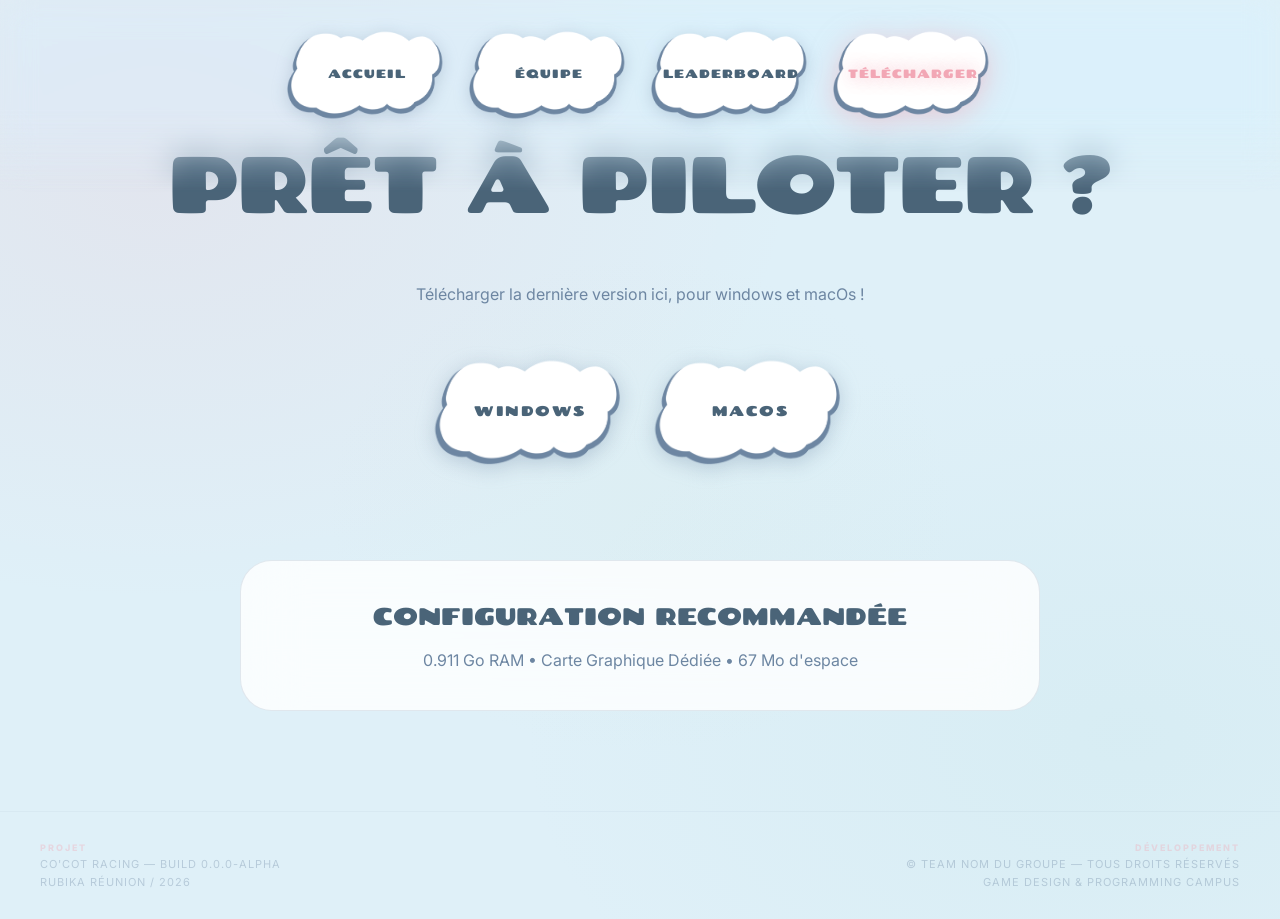
==== download.html @ 0481728b "Merge branch 'main' of https://github.com/ManoNzr/KartingSite" ====
<!DOCTYPE html>
<html lang="fr">
<head>
    <meta charset="UTF-8">
    <meta name="viewport" content="width=device-width, initial-scale=1.0">
    <title>Télécharger | Co'Cot Racing</title>
    <link rel="stylesheet" href="style.css">
    <link rel="preconnect" href="https://fonts.googleapis.com">
    <link rel="preconnect" href="https://fonts.gstatic.com" crossorigin>
    <link href="https://fonts.googleapis.com/css2?family=Chango&display=block" rel="stylesheet">
    <link href="https://fonts.googleapis.com/css2?family=Inter:wght@400;600;800&display=swap" rel="stylesheet">
</head>
<body>

    <div class="nav-fade"></div>
    <div class="nav-wrapper">
        <nav>
            <a href="index.html">Accueil</a>
            <a href="team.html">Équipe</a>
            <a href="leaderboard.html">Leaderboard</a>
            <a href="download.html" class="active">Télécharger</a>
        </nav>
    </div>
    

	<section class="hero-title-centered" style="height: 35vh;">
        <h1 class="reveal active" style="font-size: clamp(50px, 8vw, 80px); letter-spacing: -3px;">Prêt à piloter ?</h1>
        <!-- <p class="reveal active" style="color: var(--accent); font-weight: 700; letter-spacing: 5px; text-transform: uppercase; margin-top: 10px;">Elite Team</p> -->
    </section>

    <section class="hero-title-centered" style="height: 5vh; min-height: 0px;">
        <p class="reveal active" style="margin-top: 75px; color: var(--text-dim);">Télécharger la dernière version ici, pour windows et macOs !</p>
        
        <div class="reveal active" style="margin-top: 50px; display: flex; gap: 20px; flex-wrap: wrap; justify-content: center;">
            <a href="builds/CoCotRacing_Win.zip" class="cta-massive">Windows</a>
            <a href="builds/CoCotRacing_Mac.zip" class="cta-massive">MacOs</a>
        </div>
    </section>

    <div style="max-width: 800px; margin: auto; padding: 200px 0px 0px;">
        <div class="glass-card" style="padding: 40px; text-align: center;">
            <h2 style="margin-bottom: 20px;">Configuration recommandée</h2>
            <p style="color: var(--text-dim);">0.911 Go RAM • Carte Graphique Dédiée • 67 Mo d'espace</p>
        </div>
    </div>
	<footer class="site-footer">
    <div class="footer-container">
        <div class="footer-block">
            <span class="footer-label">Projet</span>
            <span class="footer-text">Co'Cot Racing — Build 0.0.0-Alpha</span>
            <span class="footer-text">Rubika Réunion / 2026</span>
        </div>

        <div class="footer-block" style="text-align: right;">
            <span class="footer-label">Développement</span>
            <span class="footer-text">© Team NOM DU GROUPE — Tous droits réservés</span>
            <span class="footer-text">Game Design & Programming Campus</span>
        </div>
    </div>
	</footer>
    <script>
    </script>
</body>
</html>
---- style.css ----
:root {
    --bg: #dff0f8;
    --card: rgba(255, 255, 255, 0.82);
    --text: #4a6478;
    --text-dim: #6D86A2;
    --accent: #F2A7B5;
    --secondary: #6D86A2;
    --border: rgba(109, 134, 162, 0.18);
    --shadow-soft: 0 10px 30px rgba(109, 134, 162, 0.2);
    --glow: 0 0 20px rgba(242, 167, 181, 0.3);
}

* { margin: 0; padding: 0; box-sizing: border-box; }
body {
    font-family: 'Inter', sans-serif;
    background: var(--bg);
    background-image:
        radial-gradient(ellipse at 12% 20%, rgba(242,167,181,0.14) 0%, transparent 40%),
        radial-gradient(ellipse at 88% 80%, rgba(169,217,217,0.14) 0%, transparent 38%),
        radial-gradient(ellipse at 50% 55%, rgba(196,218,190,0.08) 0%, transparent 35%);
    color: var(--text);
    overflow-x: hidden;
}

.nav-fade {
    position: fixed;
    top: 0; left: 0; right: 0;
    height: 200px;
    background: rgba(223, 240, 248, 0.26);
    backdrop-filter: blur(16px) saturate(1.4);
    -webkit-backdrop-filter: blur(16px) saturate(1.4);
    mask-image: linear-gradient(to bottom,
        black 0%,
        black 54%,
        transparent 96%
    );
    -webkit-mask-image: linear-gradient(to bottom,
        black 0%,
        black 54%,
        transparent 96%
    );
    z-index: 999;
    pointer-events: none;
}

.nav-wrapper { position: fixed; top: 20px; width: 100%; display: flex; justify-content: center; z-index: 1000; }
nav {
    height: auto;
    min-height: 48px;
    padding: 6px 12px;
    background: transparent;
    backdrop-filter: none;
    border-radius: 0;
    border: none;
    display: flex;
    align-items: center;
    gap: 14px;
}
nav a {
    color: #4a6478;
    text-decoration: none;
    font-family: 'Chango', cursive;
    font-size: 12px;
    text-transform: uppercase;
    letter-spacing: 1px;
    margin: 0;
    padding: 0 16px;
    width: 168px;
    aspect-ratio: 1.778;
    display: flex;
    align-items: center;
    justify-content: center;
    transition: 0.3s cubic-bezier(0.4, 0, 0.2, 1);
    background: url('assets/img/ButtonTexturePluslarge.png') center center / 100% 100% no-repeat;
    filter: drop-shadow(0 3px 8px rgba(109, 134, 162, 0.3));
    flex-shrink: 0;
}
nav a:hover {
    color: var(--accent);
    transform: translateY(-3px);
    filter: drop-shadow(0 6px 14px rgba(109, 134, 162, 0.5));
}
nav a.active {
    color: var(--accent);
    text-shadow: 0 0 18px rgba(242, 167, 181, 0.8);
    filter: drop-shadow(0 5px 14px rgba(242, 167, 181, 0.5));
}


.hero-title-centered { height: 100vh; display: flex; flex-direction: column; justify-content: center; align-items: center; text-align: center; }
.hero-title-centered h1 { margin-top: 48px; }

.gallery-grid { display: grid; grid-template-columns: repeat(2, 1fr); gap: 20px; margin: 50px 0; }
.gallery-item { background: var(--card); border-radius: 28px; height: 350px; border: 1px solid var(--border); overflow: hidden; position: relative; }
.wide { grid-column: span 2; }

.glass-card { background: var(--card); backdrop-filter: blur(30px); border-radius: 32px; border: 1px solid var(--border); overflow: hidden; width: 100%; }

h1, h2, h3 { font-family: 'Chango', cursive; font-weight: 400; text-transform: uppercase; }
th { font-family: 'Chango', cursive; letter-spacing: 1px; text-transform: uppercase; }
#page-info { font-family: 'Chango', cursive; text-transform: uppercase; color: var(--text); font-size: 13px; font-weight: 400; }


/* --- FEATURE CARDS --- */
.features-row {
    display: grid;
    grid-template-columns: repeat(3, 1fr);
    gap: 24px;
    margin: 80px 0 60px;
}
.feature-card {
    background: var(--card);
    border-radius: 28px;
    border: 1.5px solid var(--border);
    padding: 36px 28px;
    display: flex;
    flex-direction: column;
    align-items: center;
    text-align: center;
    gap: 14px;
    backdrop-filter: blur(12px);
    transition: transform 0.3s, box-shadow 0.3s;
}
.feature-card:hover { transform: translateY(-6px); box-shadow: 0 18px 40px rgba(109, 134, 162, 0.18); }
.feature-icon {
    width: 58px;
    height: 58px;
    border-radius: 16px;
    display: flex;
    align-items: center;
    justify-content: center;
    font-size: 26px;
    flex-shrink: 0;
}
.feature-card h3 { font-size: 18px; color: var(--text); }
.feature-card p { font-family: 'Inter', sans-serif; font-size: 13px; color: var(--text-dim); line-height: 1.65; }

.reveal { opacity: 0; transform: translateY(30px); transition: 0.8s; }
.reveal.active { opacity: 1; transform: translateY(0); }

@keyframes bounce {
    0%, 100% { transform: translateY(0); }
    50% { transform: translateY(12px); }
}

.cta-massive {
    display: inline-flex;
    align-items: center;
    justify-content: center;
    padding: 0 36px;
    min-width: 200px;
    aspect-ratio: 1.778;
    font-family: 'Chango', cursive;
    font-size: 14px;
    text-transform: uppercase;
    letter-spacing: 1.5px;
    color: #4a6478;
    background: url('assets/img/ButtonTexturePluslarge.png') center center / 100% 100% no-repeat;
    text-decoration: none;
    transition: 0.3s;
    filter: drop-shadow(0 4px 10px rgba(109, 134, 162, 0.35));
}
.cta-massive:hover { transform: scale(1.05) translateY(-3px); filter: drop-shadow(0 8px 20px rgba(109, 134, 162, 0.55)); }

/* --- RESPONSIVE / MOBILE --- */
@media (max-width: 768px) {
    .gallery-grid { grid-template-columns: 1fr; }
    .wide { grid-column: span 1; }
}

/* --- LEADERBOARD STYLE --- */
.action-bar { max-width: 900px; margin: 0 auto 30px; display: flex; gap: 15px; padding: 0 20px; }
.search-input { width: 100%; background: var(--card); border: 1px solid var(--border); padding: 12px; border-radius: 12px; color: var(--text); }
.rank-badge { width: 30px; height: 30px; border-radius: 8px; display: flex; align-items: center; justify-content: center; }
.gold { background: #FFD700; color: #000; }
table { width: 100%; border-collapse: collapse; }
td, th { padding: 15px; text-align: left; border-bottom: 1px solid var(--border); }

/* --- PAGINATION STYLE --- */
.pagination {
    display: flex;
    justify-content: center;
    align-items: center;
    gap: 20px;
    margin-top: 30px;
}

.page-btn {
    background: url('assets/img/ButtonTexturePluslarge.png') center center / 100% 100% no-repeat;
    border: none;
    color: #4a6478;
    padding: 0 28px;
    min-width: 150px;
    aspect-ratio: 1.778;
    border-radius: 0;
    cursor: pointer;
    font-family: 'Chango', cursive;
    font-size: 12px;
    text-transform: uppercase;
    letter-spacing: 1px;
    filter: drop-shadow(0 3px 6px rgba(109, 134, 162, 0.3));
    display: inline-flex;
    align-items: center;
    justify-content: center;
    transition: 0.3s;
}

.page-btn:hover:not(:disabled) {
    transform: translateY(-3px) scale(1.03);
    filter: drop-shadow(0 6px 14px rgba(109, 134, 162, 0.5));
}

.page-btn:disabled {
    opacity: 0.35;
    cursor: not-allowed;
}

#page-info {
    font-size: 14px;
    letter-spacing: 1px;
}

/* --- LEADERBOARD TABS --- */
.lb-tabs {
    display: flex;
    justify-content: center;
    align-items: center;
    gap: 16px;
    flex-wrap: wrap;
    max-width: 1100px;
    margin: 0 auto 28px;
    padding: 0 20px;
}
.lb-mode-group {
    display: grid;
    grid-template-columns: repeat(4, minmax(0, 1fr));
    gap: 8px;
    width: 100%;
}
.lb-tab {
    font-family: 'Chango', cursive;
    font-size: 11px;
    text-transform: uppercase;
    letter-spacing: 1px;
    padding: 10px 22px;
    border-radius: 50px;
    border: 1.5px solid var(--border);
    background: var(--card);
    color: var(--text-dim);
    cursor: pointer;
    transition: 0.25s;
    backdrop-filter: blur(10px);
    min-height: 48px;
}
.lb-tab:hover { border-color: var(--accent); color: var(--text); transform: translateY(-2px); }
.lb-tab.active {
    background: var(--accent);
    border-color: var(--accent);
    color: white;
    filter: drop-shadow(0 4px 12px rgba(242, 167, 181, 0.45));
}
.lb-toggle {
    font-family: 'Chango', cursive;
    font-size: 11px;
    text-transform: uppercase;
    letter-spacing: 1px;
    padding: 10px 22px;
    border-radius: 50px;
    border: 1.5px solid var(--secondary);
    background: transparent;
    color: var(--secondary);
    cursor: pointer;
    transition: 0.25s;
}
.lb-toggle:hover { transform: translateY(-2px); }
.lb-toggle.active {
    background: var(--secondary);
    color: white;
    filter: drop-shadow(0 4px 12px rgba(109, 134, 162, 0.45));
}

/* --- ANIMATION ONE-BY-ONE --- */
@keyframes slideInRow {
    from { opacity: 0; transform: translateX(-10px); }
    to { opacity: 1; transform: translateX(0); }
}

.row-animate {
    animation: slideInRow 0.4s ease forwards;
    opacity: 0; /* Caché au début */
}

/* --- FOOTER ULTRA-DISCRET --- */
.site-footer {
    margin-top: 100px; /* Espace avec le reste */
    padding: 30px 40px;
    border-top: 1px solid var(--border);
    opacity: 0.35; /* Très fondu dans le décor */
    transition: opacity 0.5s ease;
}

.site-footer:hover {
    opacity: 0.95; /* S'affiche mieux au survol */
}

.footer-container {
    display: flex;
    justify-content: space-between;
    align-items: flex-end;
    max-width: 100%;
    font-family: 'Inter', sans-serif;
}

.footer-block {
    display: flex;
    flex-direction: column;
    gap: 4px;
}

.footer-label {
    font-size: 9px;
    font-weight: 800;
    letter-spacing: 2px;
    color: var(--accent); /* Petite touche de rouge */
    text-transform: uppercase;
}

.footer-text {
    font-size: 11px;
    color: var(--text-dim);
    text-transform: uppercase;
    letter-spacing: 1px;
}

@media (max-width: 700px) {
    .footer-container { flex-direction: column; gap: 20px; align-items: flex-start; }
}

@media (max-width: 600px) {
    .site-footer {
        flex-direction: column;
        gap: 10px;
        text-align: center;
        padding: 40px 20px 20px;
    }
}

/* =========================================
   📱 AJOUTS POUR LE RESPONSIVE MOBILE
   ========================================= */

@media (max-width: 768px) {
    /* 1. Navigation scrollable (plus fluide au toucher) */
    nav {
        padding: 6px 8px;
        width: 95%;
        overflow-x: auto;
        white-space: nowrap;
        gap: 4px;
        -ms-overflow-style: none;
        scrollbar-width: none;
    }
    nav::-webkit-scrollbar {
        display: none;
    }
    nav a {
        width: 115px;
        font-size: 10px;
        padding: 0 10px;
        letter-spacing: 0.5px;
    }

    /* 2. Boutons d'action (Télécharger, etc.) adaptables */
    .cta-massive {
        min-width: 160px;
        max-width: 220px;
        width: 100%;
        font-size: 12px;
    }

    /* 3. Ajustement de la barre de recherche du Leaderboard */
    .action-bar { 
        padding: 0; 
        flex-direction: column; 
    }
}

@media (max-width: 900px) {
    .lb-mode-group {
        grid-template-columns: repeat(2, minmax(0, 1fr));
    }
}

@media (max-width: 520px) {
    .lb-tabs {
        padding: 0 12px;
    }
    .lb-mode-group {
        grid-template-columns: 1fr;
    }
    .lb-tab {
        width: 100%;
    }
}

/* 4. LE SAUVEUR DU LEADERBOARD : Rend le tableau scrollable sans casser la page */
.glass-card {
    max-width: 100vw;
    overflow-x: auto;
}

table {
    min-width: 500px; /* Force le tableau à garder sa taille, l'utilisateur scrollera dans la carte */
}
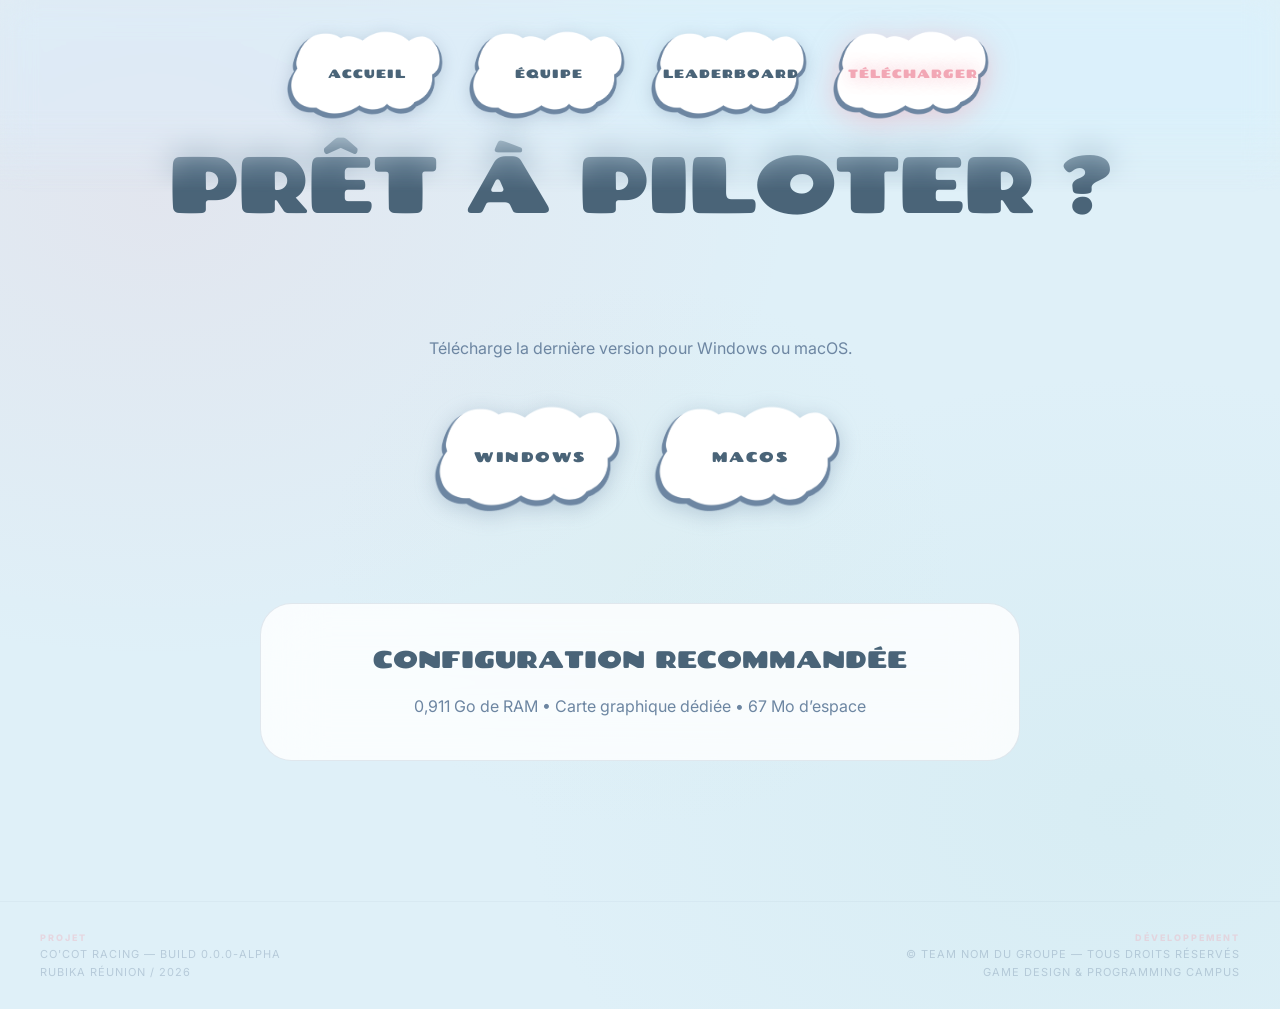
==== commit e6a81f26: "hfdhfd" ====
--- a/download.html
+++ b/download.html
@@ -23,26 +23,27 @@
     </div>
     
 
-	<section class="hero-title-centered" style="height: 35vh;">
+	<section class="hero-title-centered page-hero download-hero" style="height: 35vh;">
         <h1 class="reveal active" style="font-size: clamp(50px, 8vw, 80px); letter-spacing: -3px;">Prêt à piloter ?</h1>
-        <!-- <p class="reveal active" style="color: var(--accent); font-weight: 700; letter-spacing: 5px; text-transform: uppercase; margin-top: 10px;">Elite Team</p> -->
     </section>
 
-    <section class="hero-title-centered" style="height: 5vh; min-height: 0px;">
-        <p class="reveal active" style="margin-top: 75px; color: var(--text-dim);">Télécharger la dernière version ici, pour windows et macOs !</p>
+    <main class="download-content">
+        <section class="download-actions">
+            <p class="reveal active">Télécharge la dernière version pour Windows ou macOS.</p>
         
-        <div class="reveal active" style="margin-top: 50px; display: flex; gap: 20px; flex-wrap: wrap; justify-content: center;">
-            <a href="builds/CoCotRacing_Win.zip" class="cta-massive">Windows</a>
-            <a href="builds/CoCotRacing_Mac.zip" class="cta-massive">MacOs</a>
+            <div class="reveal active download-buttons">
+                <a href="builds/CoCotRacing_Win.zip" class="cta-massive">Windows</a>
+                <a href="builds/CoCotRacing_Mac.zip" class="cta-massive">macOS</a>
+            </div>
+        </section>
+
+        <div class="download-specs">
+            <div class="glass-card">
+                <h2>Configuration recommandée</h2>
+                <p>0,911 Go de RAM • Carte graphique dédiée • 67 Mo d’espace</p>
+            </div>
         </div>
-    </section>
-
-    <div style="max-width: 800px; margin: auto; padding: 200px 0px 0px;">
-        <div class="glass-card" style="padding: 40px; text-align: center;">
-            <h2 style="margin-bottom: 20px;">Configuration recommandée</h2>
-            <p style="color: var(--text-dim);">0.911 Go RAM • Carte Graphique Dédiée • 67 Mo d'espace</p>
-        </div>
-    </div>
+    </main>
 	<footer class="site-footer">
     <div class="footer-container">
         <div class="footer-block">
@@ -51,7 +52,7 @@
             <span class="footer-text">Rubika Réunion / 2026</span>
         </div>
 
-        <div class="footer-block" style="text-align: right;">
+        <div class="footer-block footer-block-right" style="text-align: right;">
             <span class="footer-label">Développement</span>
             <span class="footer-text">© Team NOM DU GROUPE — Tous droits réservés</span>
             <span class="footer-text">Game Design & Programming Campus</span>
@@ -61,4 +62,4 @@
     <script>
     </script>
 </body>
-</html>+</html>
--- a/style.css
+++ b/style.css
@@ -11,6 +11,7 @@
 }
 
 * { margin: 0; padding: 0; box-sizing: border-box; }
+html { -webkit-text-size-adjust: 100%; }
 body {
     font-family: 'Inter', sans-serif;
     background: var(--bg);
@@ -20,7 +21,13 @@
         radial-gradient(ellipse at 50% 55%, rgba(196,218,190,0.08) 0%, transparent 35%);
     color: var(--text);
     overflow-x: hidden;
-}
+    min-height: 100vh;
+}
+
+img, iframe { display: block; max-width: 100%; }
+button, input, select { font: inherit; }
+a, button, input, select { -webkit-tap-highlight-color: transparent; }
+:focus-visible { outline: 3px solid rgba(242, 167, 181, 0.75); outline-offset: 3px; }
 
 .nav-fade {
     position: fixed;
@@ -89,10 +96,12 @@
 
 .hero-title-centered { height: 100vh; display: flex; flex-direction: column; justify-content: center; align-items: center; text-align: center; }
 .hero-title-centered h1 { margin-top: 48px; }
+.page-container { width: 100%; }
 
 .gallery-grid { display: grid; grid-template-columns: repeat(2, 1fr); gap: 20px; margin: 50px 0; }
 .gallery-item { background: var(--card); border-radius: 28px; height: 350px; border: 1px solid var(--border); overflow: hidden; position: relative; }
 .wide { grid-column: span 2; }
+.video-container { isolation: isolate; }
 
 .glass-card { background: var(--card); backdrop-filter: blur(30px); border-radius: 32px; border: 1px solid var(--border); overflow: hidden; width: 100%; }
 
@@ -162,10 +171,53 @@
 }
 .cta-massive:hover { transform: scale(1.05) translateY(-3px); filter: drop-shadow(0 8px 20px rgba(109, 134, 162, 0.55)); }
 
+/* --- DOWNLOAD PAGE --- */
+.download-content {
+    width: min(800px, 100%);
+    margin: 0 auto;
+    padding: 20px 20px 40px;
+}
+
+.download-actions {
+    text-align: center;
+}
+
+.download-actions > p {
+    color: var(--text-dim);
+    line-height: 1.7;
+}
+
+.download-buttons {
+    margin-top: 38px;
+    display: flex;
+    gap: 20px;
+    flex-wrap: wrap;
+    justify-content: center;
+}
+
+.download-specs {
+    margin-top: 90px;
+}
+
+.download-specs .glass-card {
+    padding: 40px;
+    text-align: center;
+}
+
+.download-specs h2 {
+    margin-bottom: 20px;
+}
+
+.download-specs p {
+    color: var(--text-dim);
+    line-height: 1.7;
+}
+
 /* --- RESPONSIVE / MOBILE --- */
 @media (max-width: 768px) {
     .gallery-grid { grid-template-columns: 1fr; }
     .wide { grid-column: span 1; }
+    .features-row { grid-template-columns: 1fr; }
 }
 
 /* --- LEADERBOARD STYLE --- */
@@ -346,43 +398,11 @@
 }
 
 /* =========================================
-   📱 AJOUTS POUR LE RESPONSIVE MOBILE
+   RESPONSIVE MOBILE
    ========================================= */
 
-@media (max-width: 768px) {
-    /* 1. Navigation scrollable (plus fluide au toucher) */
-    nav {
-        padding: 6px 8px;
-        width: 95%;
-        overflow-x: auto;
-        white-space: nowrap;
-        gap: 4px;
-        -ms-overflow-style: none;
-        scrollbar-width: none;
-    }
-    nav::-webkit-scrollbar {
-        display: none;
-    }
-    nav a {
-        width: 115px;
-        font-size: 10px;
-        padding: 0 10px;
-        letter-spacing: 0.5px;
-    }
-
-    /* 2. Boutons d'action (Télécharger, etc.) adaptables */
-    .cta-massive {
-        min-width: 160px;
-        max-width: 220px;
-        width: 100%;
-        font-size: 12px;
-    }
-
-    /* 3. Ajustement de la barre de recherche du Leaderboard */
-    .action-bar { 
-        padding: 0; 
-        flex-direction: column; 
-    }
+.glass-card {
+    max-width: 100%;
 }
 
 @media (max-width: 900px) {
@@ -391,24 +411,368 @@
     }
 }
 
-@media (max-width: 520px) {
+@media (max-width: 768px) {
+    .nav-fade {
+        height: 155px;
+        background: rgba(223, 240, 248, 0.7);
+    }
+
+    .nav-wrapper {
+        top: max(8px, env(safe-area-inset-top));
+        padding: 0 8px;
+    }
+
+    nav {
+        width: min(100%, 460px);
+        display: grid;
+        grid-template-columns: repeat(2, minmax(0, 1fr));
+        gap: 3px 6px;
+        padding: 7px;
+        border: 1px solid rgba(255, 255, 255, 0.55);
+        border-radius: 22px;
+        background: rgba(255, 255, 255, 0.26);
+        box-shadow: 0 10px 30px rgba(109, 134, 162, 0.12);
+        backdrop-filter: blur(18px) saturate(1.25);
+        -webkit-backdrop-filter: blur(18px) saturate(1.25);
+    }
+
+    nav a {
+        width: 100%;
+        height: 42px;
+        aspect-ratio: auto;
+        padding: 0 8px;
+        font-size: 9px;
+        letter-spacing: 0.35px;
+    }
+
+    nav a:hover {
+        transform: none;
+    }
+
+    nav a:active {
+        transform: scale(0.97);
+    }
+
+    .hero-title-centered.home-hero {
+        min-height: 100vh;
+        height: auto;
+        padding: 130px 18px 60px;
+    }
+
+    @supports (min-height: 100svh) {
+        .hero-title-centered.home-hero {
+            min-height: 100svh;
+        }
+    }
+
+    .hero-logo {
+        width: min(92vw, 560px);
+    }
+
+    .hero-kicker {
+        max-width: 300px;
+        font-size: 11px !important;
+        letter-spacing: 2.2px !important;
+        line-height: 1.8;
+    }
+
+    .hero-scroll-hint {
+        margin-top: 34px !important;
+    }
+
+    .page-hero {
+        width: 100%;
+        height: auto !important;
+        min-height: 280px;
+        padding: 138px 18px 48px;
+    }
+
+    .page-hero h1 {
+        max-width: 100%;
+        margin-top: 0;
+        font-size: clamp(34px, 11vw, 54px) !important;
+        letter-spacing: -1.5px !important;
+        line-height: 1.12;
+        overflow-wrap: anywhere;
+    }
+
+    .home-content {
+        padding-inline: 16px !important;
+    }
+
+    .video-container {
+        width: 100% !important;
+        margin-bottom: 72px !important;
+        border-radius: 20px !important;
+    }
+
+    .gallery-grid {
+        gap: 16px;
+        margin: 32px 0 56px;
+    }
+
+    .gallery-item {
+        height: 270px;
+        border-radius: 22px;
+    }
+
+    .gallery-item-featured {
+        height: 270px !important;
+    }
+
+    .gallery-overlay {
+        padding: 24px !important;
+    }
+
+    .features-row {
+        gap: 16px;
+        margin: 56px 0 30px;
+    }
+
+    .feature-card {
+        padding: 28px 22px;
+        border-radius: 22px;
+    }
+
+    .home-cta {
+        padding: 62px 0 82px !important;
+    }
+
+    .home-cta h2 {
+        font-size: clamp(31px, 10vw, 46px) !important;
+    }
+
+    .home-cta p {
+        margin-bottom: 36px !important;
+        font-size: 15px !important;
+    }
+
+    .home-cta-actions {
+        gap: 12px !important;
+    }
+
+    .cta-massive {
+        width: min(100%, 280px);
+        min-width: 0;
+        min-height: 64px;
+        aspect-ratio: 2.7;
+        padding: 0 24px;
+        font-size: 12px;
+    }
+
+    .team-content {
+        padding: 0 16px 80px !important;
+    }
+
+    .download-content {
+        padding: 0 16px 24px;
+    }
+
+    .download-actions > p {
+        max-width: 330px;
+        margin: 0 auto;
+    }
+
+    .download-buttons {
+        margin-top: 30px;
+        gap: 12px;
+    }
+
+    .download-specs {
+        margin-top: 70px;
+    }
+
+    .download-specs .glass-card {
+        padding: 30px 22px;
+        border-radius: 24px;
+    }
+
+    .download-specs h2 {
+        font-size: 20px;
+        line-height: 1.35;
+    }
+
     .lb-tabs {
+        padding: 0 16px;
+        margin-bottom: 20px;
+    }
+
+    .lb-mode-group {
+        gap: 8px;
+    }
+
+    .lb-tab {
+        min-height: 62px;
+        padding: 10px 12px;
+        font-size: 9px;
+        line-height: 1.45;
+    }
+
+    .action-bar {
+        padding: 0 16px;
+        margin-bottom: 18px;
+    }
+
+    .search-input,
+    .sort-select {
+        min-height: 52px;
+        font-size: 16px;
+    }
+
+    .leaderboard-table-wrap {
+        padding: 0 12px 28px !important;
+    }
+
+    .leaderboard-table-wrap .glass-card {
+        border-radius: 22px;
+        overflow: hidden;
+    }
+
+    table {
+        min-width: 0;
+        table-layout: fixed;
+    }
+
+    th, td {
+        padding: 13px 8px;
+    }
+
+    th:first-child,
+    td:first-child {
+        width: 62px !important;
+        padding-left: 12px !important;
+    }
+
+    th:nth-child(2),
+    td:nth-child(2) {
+        overflow-wrap: anywhere;
+    }
+
+    th:nth-child(3),
+    td:nth-child(3) {
+        width: 116px;
+        padding-right: 12px !important;
+    }
+
+    thead tr {
+        font-size: 9px !important;
+        letter-spacing: 0.8px !important;
+    }
+
+    tbody td:nth-child(2) {
+        font-size: 13px;
+    }
+
+    tbody td:nth-child(3) {
+        font-size: 14px !important;
+        white-space: nowrap;
+    }
+
+    tr:hover td:nth-child(2) {
+        padding-left: 8px;
+    }
+
+    .pagination {
+        width: min(100% - 24px, 430px);
+        margin: 20px auto 0;
+        display: grid;
+        grid-template-columns: repeat(2, minmax(0, 1fr));
+        gap: 10px;
+    }
+
+    .pagination #page-info {
+        grid-column: 1 / -1;
+        grid-row: 1;
+        text-align: center;
+        margin-bottom: 4px;
+    }
+
+    .page-btn {
+        width: 100%;
+        min-width: 0;
+        min-height: 52px;
+        aspect-ratio: 2.4;
         padding: 0 12px;
-    }
+        font-size: 9px;
+    }
+
+    .site-footer {
+        margin-top: 72px;
+        padding: 28px 20px max(28px, env(safe-area-inset-bottom));
+        opacity: 0.72;
+    }
+
+    .footer-container {
+        align-items: flex-start;
+        gap: 22px;
+    }
+
+    .footer-block,
+    .footer-block-right {
+        width: 100%;
+        text-align: left !important;
+    }
+
+    .footer-text {
+        max-width: 100%;
+        line-height: 1.55;
+    }
+}
+
+@media (max-width: 360px) {
+    nav a {
+        font-size: 8px;
+    }
+
+    .page-hero {
+        padding-inline: 12px;
+    }
+
+    .lb-tabs {
+        padding-inline: 12px;
+    }
+
     .lb-mode-group {
         grid-template-columns: 1fr;
     }
-    .lb-tab {
-        width: 100%;
-    }
-}
-
-/* 4. LE SAUVEUR DU LEADERBOARD : Rend le tableau scrollable sans casser la page */
-.glass-card {
-    max-width: 100vw;
-    overflow-x: auto;
-}
-
-table {
-    min-width: 500px; /* Force le tableau à garder sa taille, l'utilisateur scrollera dans la carte */
-}
+
+    th:first-child,
+    td:first-child {
+        width: 54px !important;
+        padding-left: 8px !important;
+    }
+
+    th:nth-child(3),
+    td:nth-child(3) {
+        width: 105px;
+        padding-right: 8px !important;
+    }
+
+    tbody td:nth-child(3) {
+        font-size: 13px !important;
+    }
+}
+
+@media (hover: none), (pointer: coarse) {
+    .feature-card:hover,
+    .cta-massive:hover,
+    .page-btn:hover:not(:disabled),
+    .lb-tab:hover {
+        transform: none;
+    }
+}
+
+@media (prefers-reduced-motion: reduce) {
+    html { scroll-behavior: auto; }
+    *, *::before, *::after {
+        animation-duration: 0.01ms !important;
+        animation-iteration-count: 1 !important;
+        transition-duration: 0.01ms !important;
+        scroll-behavior: auto !important;
+    }
+
+    .reveal {
+        opacity: 1;
+        transform: none;
+    }
+}
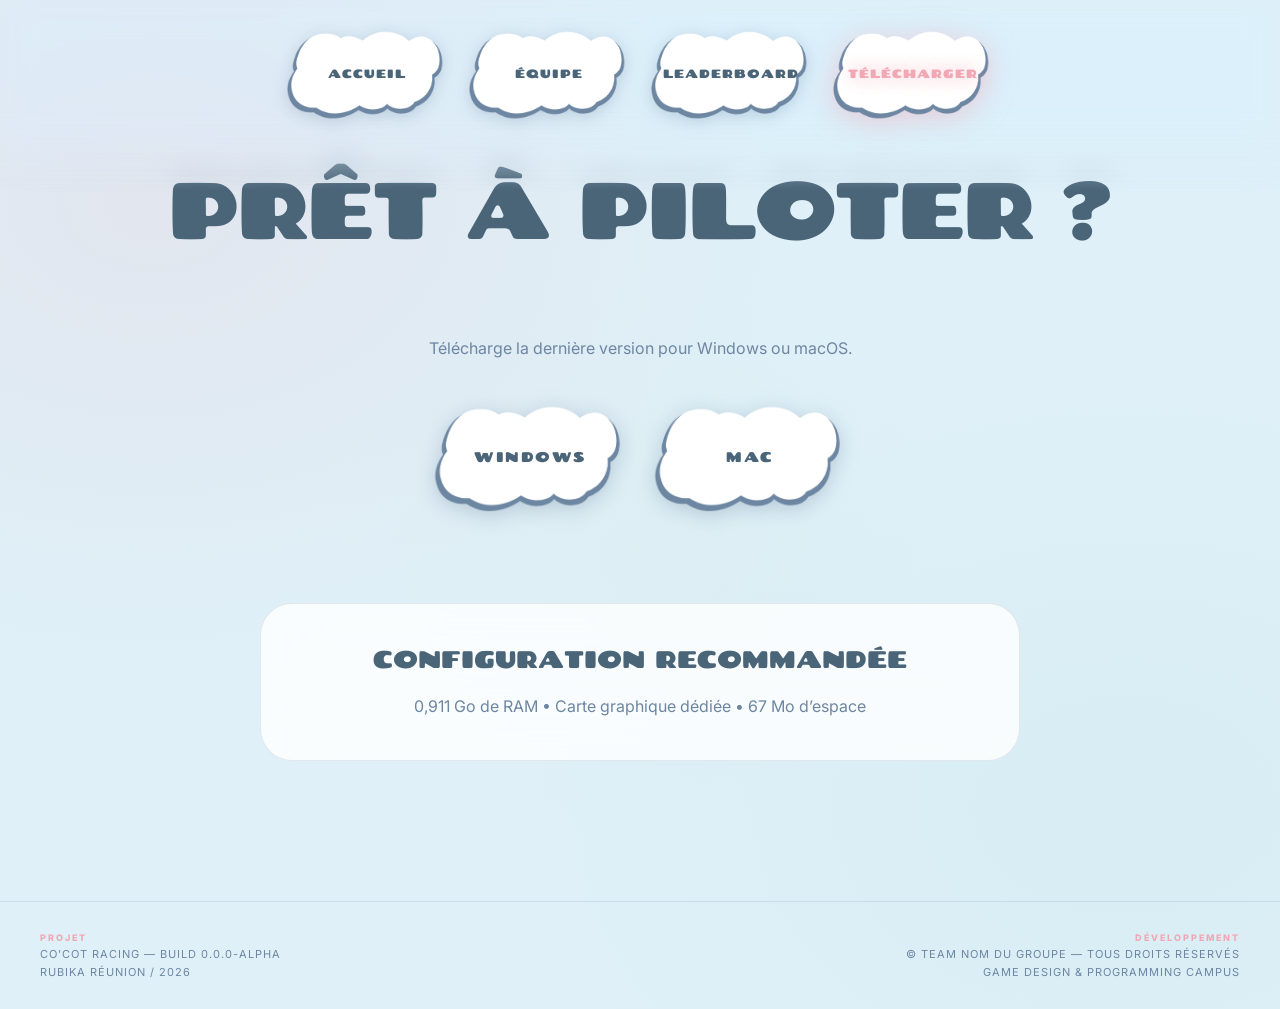
==== commit e8b22503: "Commit" ====
--- a/download.html
+++ b/download.html
@@ -33,7 +33,7 @@
         
             <div class="reveal active download-buttons">
                 <a href="builds/CoCotRacing_Win.zip" class="cta-massive">Windows</a>
-                <a href="builds/CoCotRacing_Mac.zip" class="cta-massive">macOS</a>
+                <a href="builds/CoCotRacing_Mac.zip" class="cta-massive">MAC</a>
             </div>
         </section>
 
--- a/style.css
+++ b/style.css
@@ -96,6 +96,7 @@
 
 .hero-title-centered { height: 100vh; display: flex; flex-direction: column; justify-content: center; align-items: center; text-align: center; }
 .hero-title-centered h1 { margin-top: 48px; }
+.page-hero h1 { margin-top: 100px; }
 .page-container { width: 100%; }
 
 .gallery-grid { display: grid; grid-template-columns: repeat(2, 1fr); gap: 20px; margin: 50px 0; }
@@ -105,7 +106,15 @@
 
 .glass-card { background: var(--card); backdrop-filter: blur(30px); border-radius: 32px; border: 1px solid var(--border); overflow: hidden; width: 100%; }
 
-h1, h2, h3 { font-family: 'Chango', cursive; font-weight: 400; text-transform: uppercase; }
+h1, h2, h3 {
+    font-family: 'Chango', cursive;
+    font-weight: 400;
+    text-transform: uppercase;
+    overflow-wrap: normal;
+    word-break: keep-all;
+    hyphens: none;
+    text-wrap: balance;
+}
 th { font-family: 'Chango', cursive; letter-spacing: 1px; text-transform: uppercase; }
 #page-info { font-family: 'Chango', cursive; text-transform: uppercase; color: var(--text); font-size: 13px; font-weight: 400; }
 
@@ -342,17 +351,12 @@
     opacity: 0; /* Caché au début */
 }
 
-/* --- FOOTER ULTRA-DISCRET --- */
+/* --- FOOTER --- */
 .site-footer {
     margin-top: 100px; /* Espace avec le reste */
     padding: 30px 40px;
     border-top: 1px solid var(--border);
-    opacity: 0.35; /* Très fondu dans le décor */
-    transition: opacity 0.5s ease;
-}
-
-.site-footer:hover {
-    opacity: 0.95; /* S'affiche mieux au survol */
+    opacity: 1;
 }
 
 .footer-container {
@@ -438,7 +442,7 @@
 
     nav a {
         width: 100%;
-        height: 42px;
+        height: clamp(52px, 14vw, 60px);
         aspect-ratio: auto;
         padding: 0 8px;
         font-size: 9px;
@@ -489,11 +493,13 @@
 
     .page-hero h1 {
         max-width: 100%;
-        margin-top: 0;
-        font-size: clamp(34px, 11vw, 54px) !important;
+        margin-top: 48px;
+        font-size: clamp(30px, 9vw, 54px) !important;
         letter-spacing: -1.5px !important;
         line-height: 1.12;
-        overflow-wrap: anywhere;
+        overflow-wrap: normal;
+        word-break: keep-all;
+        hyphens: none;
     }
 
     .home-content {
@@ -699,7 +705,7 @@
     .site-footer {
         margin-top: 72px;
         padding: 28px 20px max(28px, env(safe-area-inset-bottom));
-        opacity: 0.72;
+        opacity: 1;
     }
 
     .footer-container {
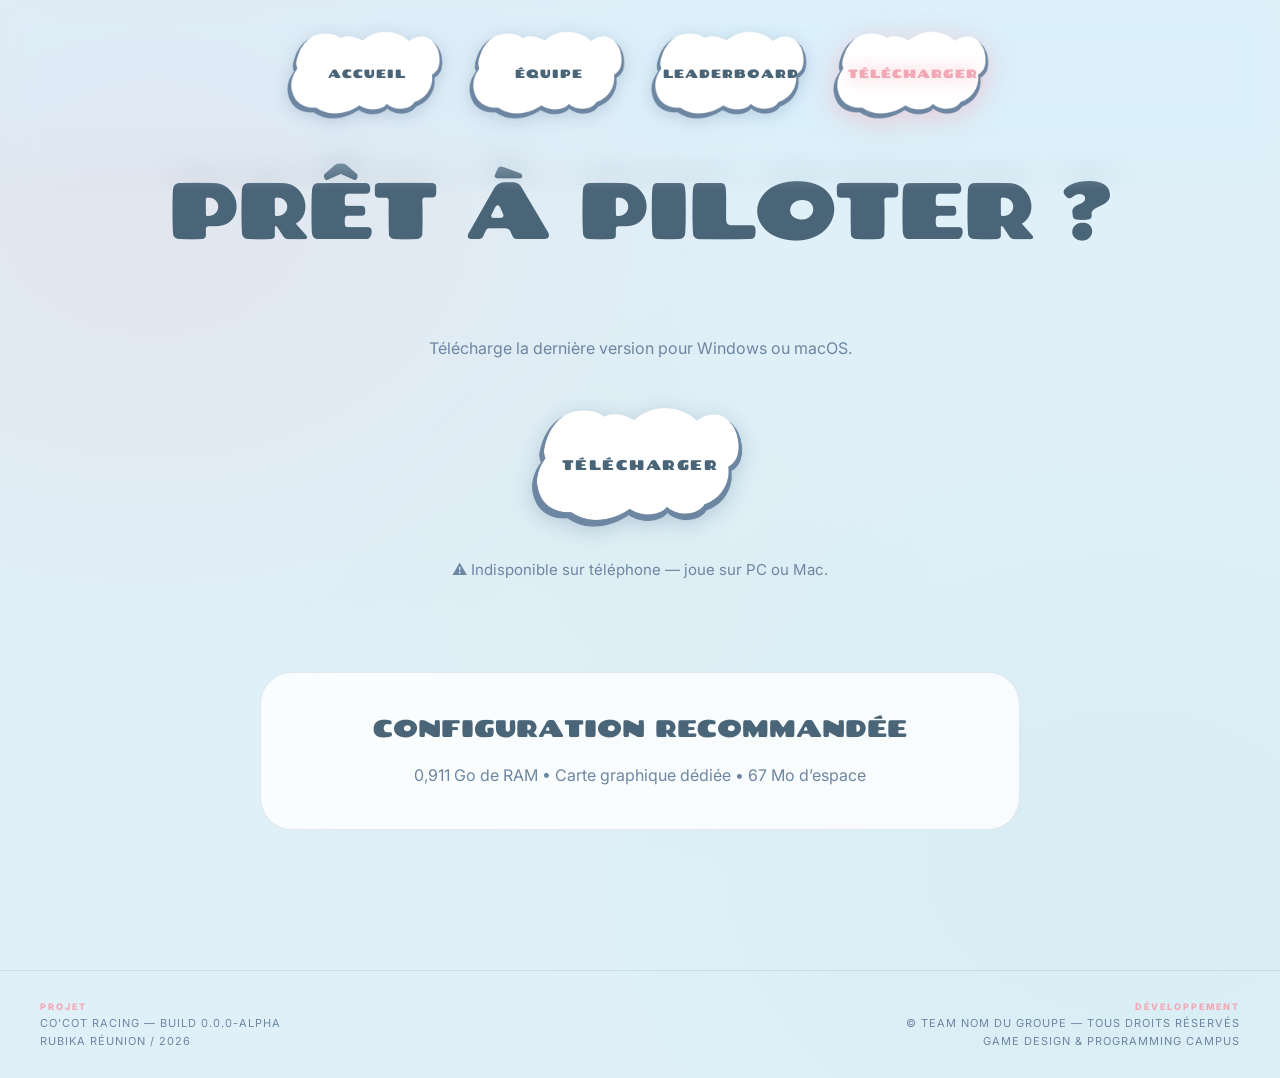
==== commit 3c287082: "BAM" ====
--- a/download.html
+++ b/download.html
@@ -30,11 +30,12 @@
     <main class="download-content">
         <section class="download-actions">
             <p class="reveal active">Télécharge la dernière version pour Windows ou macOS.</p>
-        
+
             <div class="reveal active download-buttons">
-                <a href="builds/CoCotRacing_Win.zip" class="cta-massive">Windows</a>
-                <a href="builds/CoCotRacing_Mac.zip" class="cta-massive">MAC</a>
+                <a href="https://drive.google.com/drive/folders/1aRmiUVjlmkTkgVzOXHu1smeIDlAammac?usp=drive_link" class="cta-massive" target="_blank" rel="noopener">Télécharger</a>
             </div>
+
+            <p class="reveal active download-warning">⚠️ Indisponible sur téléphone — joue sur PC ou Mac.</p>
         </section>
 
         <div class="download-specs">
--- a/style.css
+++ b/style.css
@@ -204,6 +204,13 @@
     justify-content: center;
 }
 
+.download-warning {
+    margin-top: 28px;
+    font-size: 15px;
+    opacity: 0.7;
+    text-align: center;
+}
+
 .download-specs {
     margin-top: 90px;
 }
@@ -417,7 +424,7 @@
 
 @media (max-width: 768px) {
     .nav-fade {
-        height: 155px;
+        height: 190px;
         background: rgba(223, 240, 248, 0.7);
     }
 
@@ -427,7 +434,7 @@
     }
 
     nav {
-        width: min(100%, 460px);
+        width: min(calc(100% - 16px), 400px);
         display: grid;
         grid-template-columns: repeat(2, minmax(0, 1fr));
         gap: 3px 6px;
@@ -442,8 +449,8 @@
 
     nav a {
         width: 100%;
-        height: clamp(52px, 14vw, 60px);
-        aspect-ratio: auto;
+        height: auto;
+        aspect-ratio: 2.5;
         padding: 0 8px;
         font-size: 9px;
         letter-spacing: 0.35px;
@@ -493,7 +500,7 @@
 
     .page-hero h1 {
         max-width: 100%;
-        margin-top: 48px;
+        margin-top: 96px;
         font-size: clamp(30px, 9vw, 54px) !important;
         letter-spacing: -1.5px !important;
         line-height: 1.12;
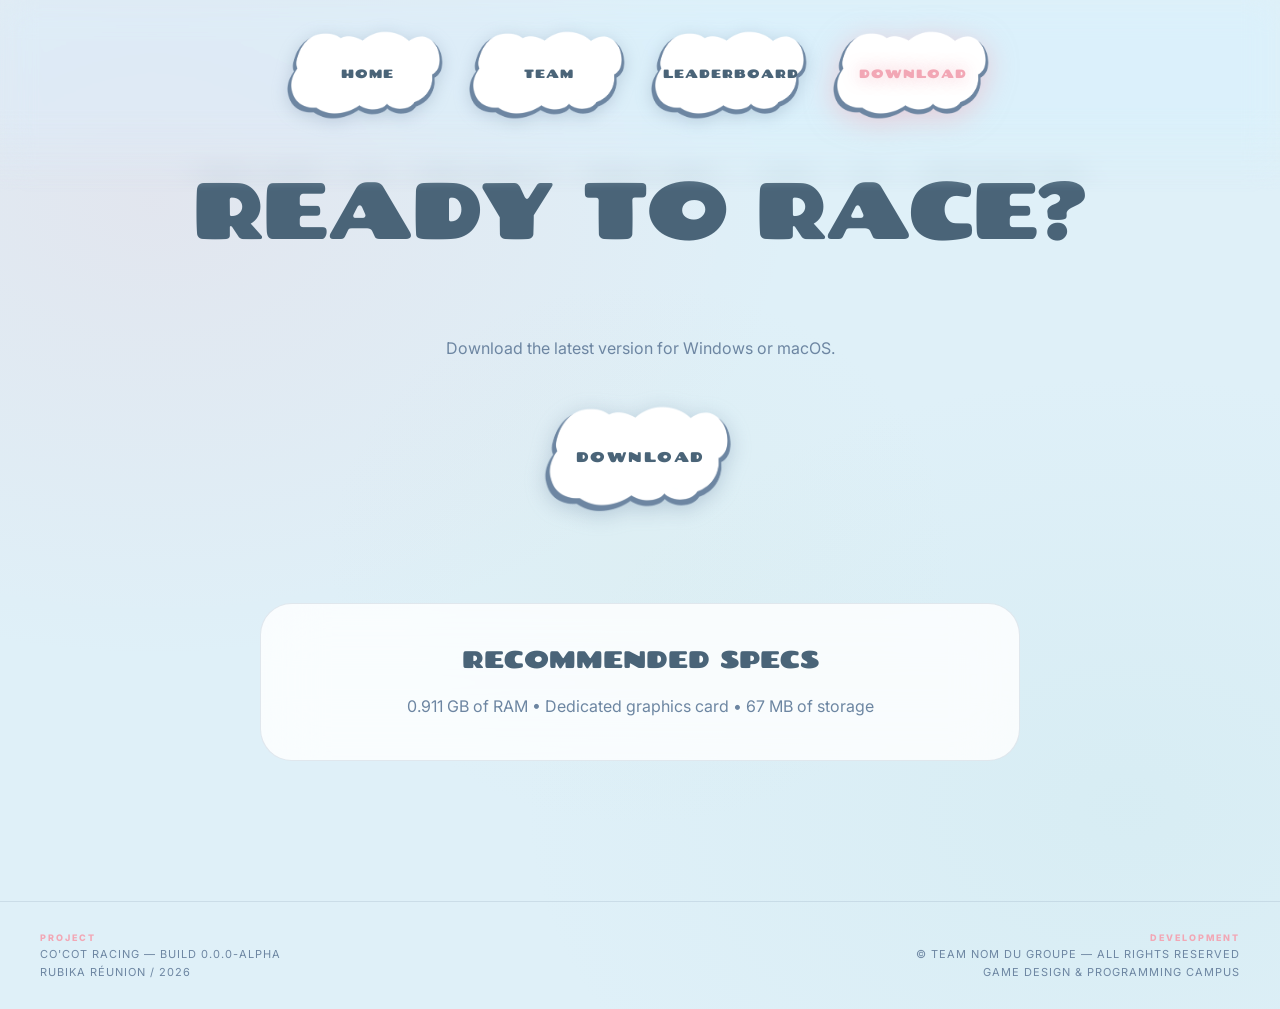
==== commit b785f9af: "cacaboudin" ====
--- a/download.html
+++ b/download.html
@@ -1,9 +1,9 @@
 <!DOCTYPE html>
-<html lang="fr">
+<html lang="en">
 <head>
     <meta charset="UTF-8">
     <meta name="viewport" content="width=device-width, initial-scale=1.0">
-    <title>Télécharger | Co'Cot Racing</title>
+    <title>Download | Co'Cot Racing</title>
     <link rel="stylesheet" href="style.css">
     <link rel="preconnect" href="https://fonts.googleapis.com">
     <link rel="preconnect" href="https://fonts.gstatic.com" crossorigin>
@@ -15,47 +15,47 @@
     <div class="nav-fade"></div>
     <div class="nav-wrapper">
         <nav>
-            <a href="index.html">Accueil</a>
-            <a href="team.html">Équipe</a>
+            <a href="index.html">Home</a>
+            <a href="team.html">Team</a>
             <a href="leaderboard.html">Leaderboard</a>
-            <a href="download.html" class="active">Télécharger</a>
+            <a href="download.html" class="active">Download</a>
         </nav>
     </div>
     
 
 	<section class="hero-title-centered page-hero download-hero" style="height: 35vh;">
-        <h1 class="reveal active" style="font-size: clamp(50px, 8vw, 80px); letter-spacing: -3px;">Prêt à piloter ?</h1>
+        <h1 class="reveal active" style="font-size: clamp(50px, 8vw, 80px); letter-spacing: -3px;">Ready to race?</h1>
     </section>
 
     <main class="download-content">
         <section class="download-actions">
-            <p class="reveal active">Télécharge la dernière version pour Windows ou macOS.</p>
+            <p class="reveal active">Download the latest version for Windows or macOS.</p>
 
             <div class="reveal active download-buttons">
-                <a href="https://drive.google.com/drive/folders/1aRmiUVjlmkTkgVzOXHu1smeIDlAammac?usp=drive_link" class="cta-massive" target="_blank" rel="noopener">Télécharger</a>
+                <a href="https://drive.google.com/drive/folders/1aRmiUVjlmkTkgVzOXHu1smeIDlAammac?usp=drive_link" class="cta-massive" target="_blank" rel="noopener">Download</a>
             </div>
 
-            <p class="reveal active download-warning">⚠️ Indisponible sur téléphone — joue sur PC ou Mac.</p>
+            <p class="reveal active download-warning">⚠️ Not available on phone — play on PC or Mac.</p>
         </section>
 
         <div class="download-specs">
             <div class="glass-card">
-                <h2>Configuration recommandée</h2>
-                <p>0,911 Go de RAM • Carte graphique dédiée • 67 Mo d’espace</p>
+                <h2>Recommended specs</h2>
+                <p>0.911 GB of RAM • Dedicated graphics card • 67 MB of storage</p>
             </div>
         </div>
     </main>
 	<footer class="site-footer">
     <div class="footer-container">
         <div class="footer-block">
-            <span class="footer-label">Projet</span>
+            <span class="footer-label">Project</span>
             <span class="footer-text">Co'Cot Racing — Build 0.0.0-Alpha</span>
             <span class="footer-text">Rubika Réunion / 2026</span>
         </div>
 
         <div class="footer-block footer-block-right" style="text-align: right;">
-            <span class="footer-label">Développement</span>
-            <span class="footer-text">© Team NOM DU GROUPE — Tous droits réservés</span>
+            <span class="footer-label">Development</span>
+            <span class="footer-text">© Team NOM DU GROUPE — All rights reserved</span>
             <span class="footer-text">Game Design & Programming Campus</span>
         </div>
     </div>
--- a/style.css
+++ b/style.css
@@ -205,6 +205,7 @@
 }
 
 .download-warning {
+    display: none; /* caché par défaut, affiché uniquement sur mobile/tactile */
     margin-top: 28px;
     font-size: 15px;
     opacity: 0.7;
@@ -773,6 +774,11 @@
     .lb-tab:hover {
         transform: none;
     }
+
+    /* Appareil tactile (mobile/tablette) -> on affiche l'avertissement */
+    .download-warning {
+        display: block;
+    }
 }
 
 @media (prefers-reduced-motion: reduce) {
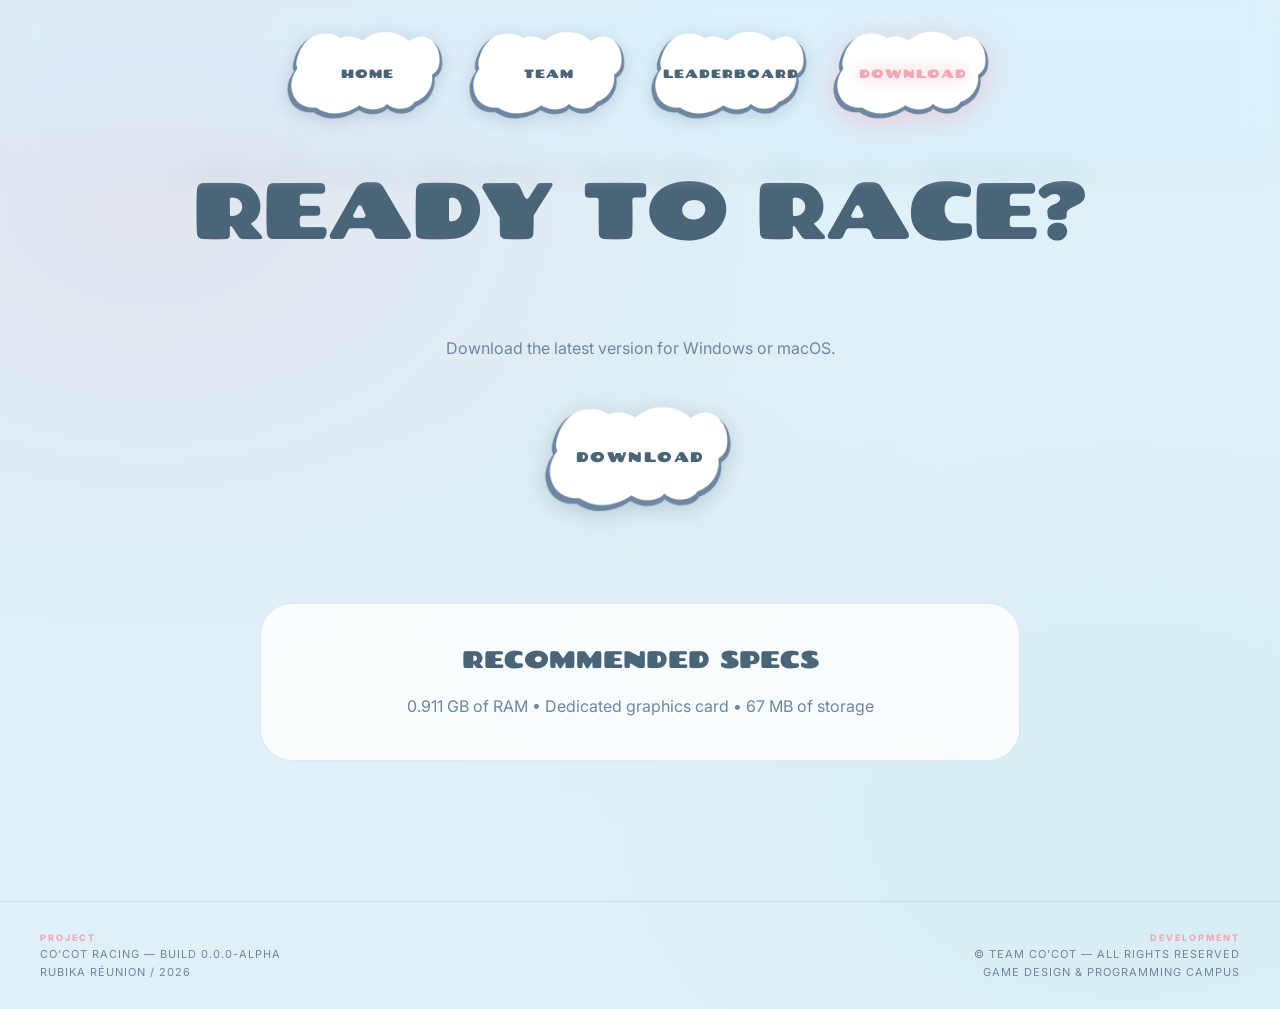
==== commit ec5d66f5: "Commiit" ====
--- a/download.html
+++ b/download.html
@@ -32,7 +32,7 @@
             <p class="reveal active">Download the latest version for Windows or macOS.</p>
 
             <div class="reveal active download-buttons">
-                <a href="https://drive.google.com/drive/folders/1aRmiUVjlmkTkgVzOXHu1smeIDlAammac?usp=drive_link" class="cta-massive" target="_blank" rel="noopener">Download</a>
+                <a href="https://jahmipoulain.itch.io/cocot-racing" class="cta-massive" target="_blank" rel="noopener">Download</a>
             </div>
 
             <p class="reveal active download-warning">⚠️ Not available on phone — play on PC or Mac.</p>
@@ -55,7 +55,7 @@
 
         <div class="footer-block footer-block-right" style="text-align: right;">
             <span class="footer-label">Development</span>
-            <span class="footer-text">© Team NOM DU GROUPE — All rights reserved</span>
+            <span class="footer-text">© TEAM CO'COT — All rights reserved</span>
             <span class="footer-text">Game Design & Programming Campus</span>
         </div>
     </div>
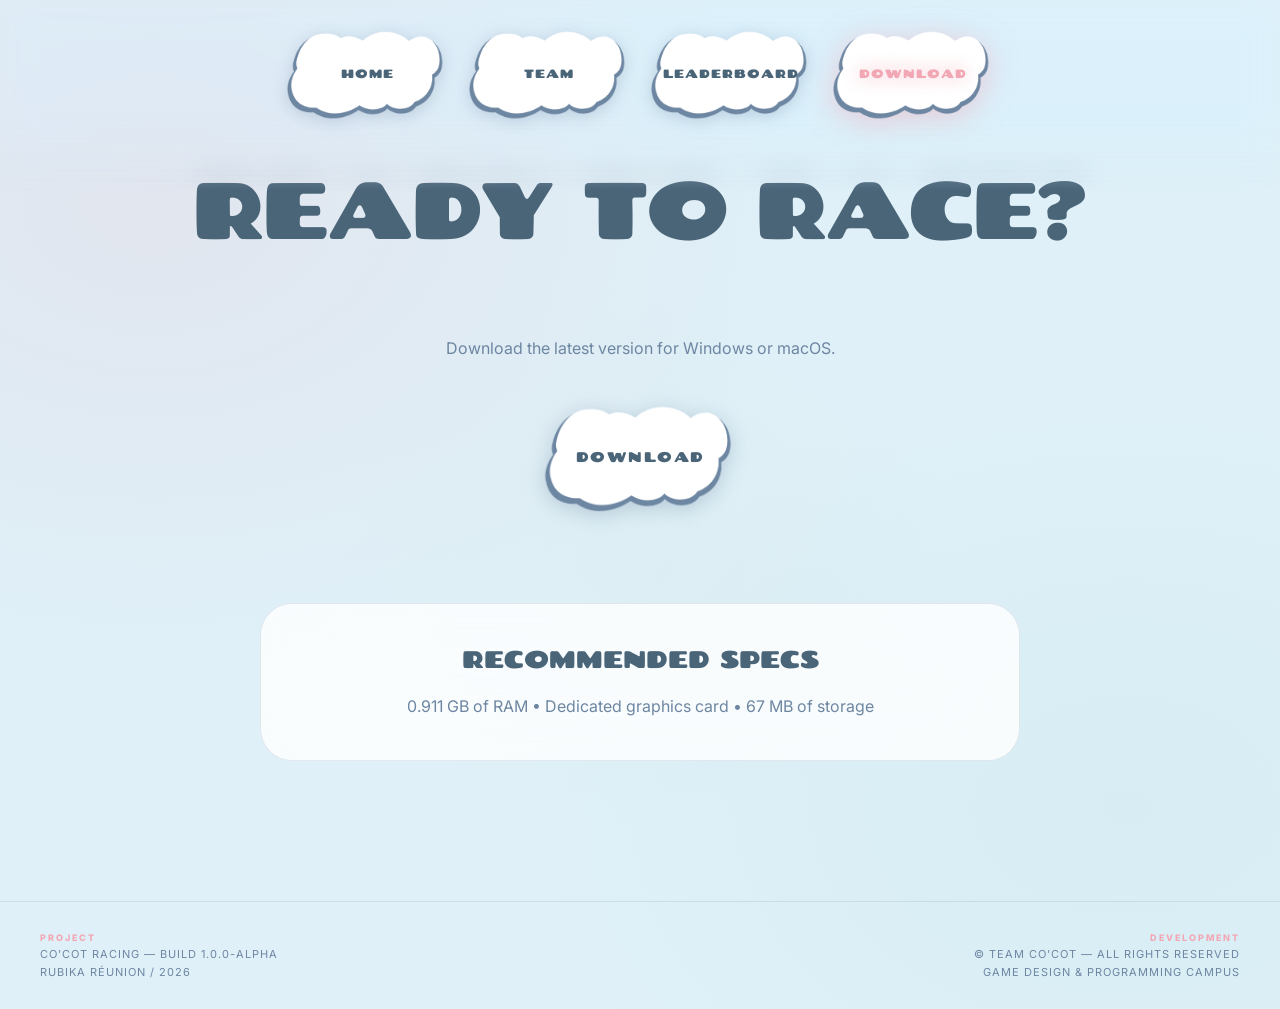
==== commit cbf4742b: "Commit" ====
--- a/download.html
+++ b/download.html
@@ -49,7 +49,7 @@
     <div class="footer-container">
         <div class="footer-block">
             <span class="footer-label">Project</span>
-            <span class="footer-text">Co'Cot Racing — Build 0.0.0-Alpha</span>
+            <span class="footer-text">Co'Cot Racing — Build 1.0.0-Alpha</span>
             <span class="footer-text">Rubika Réunion / 2026</span>
         </div>
 
